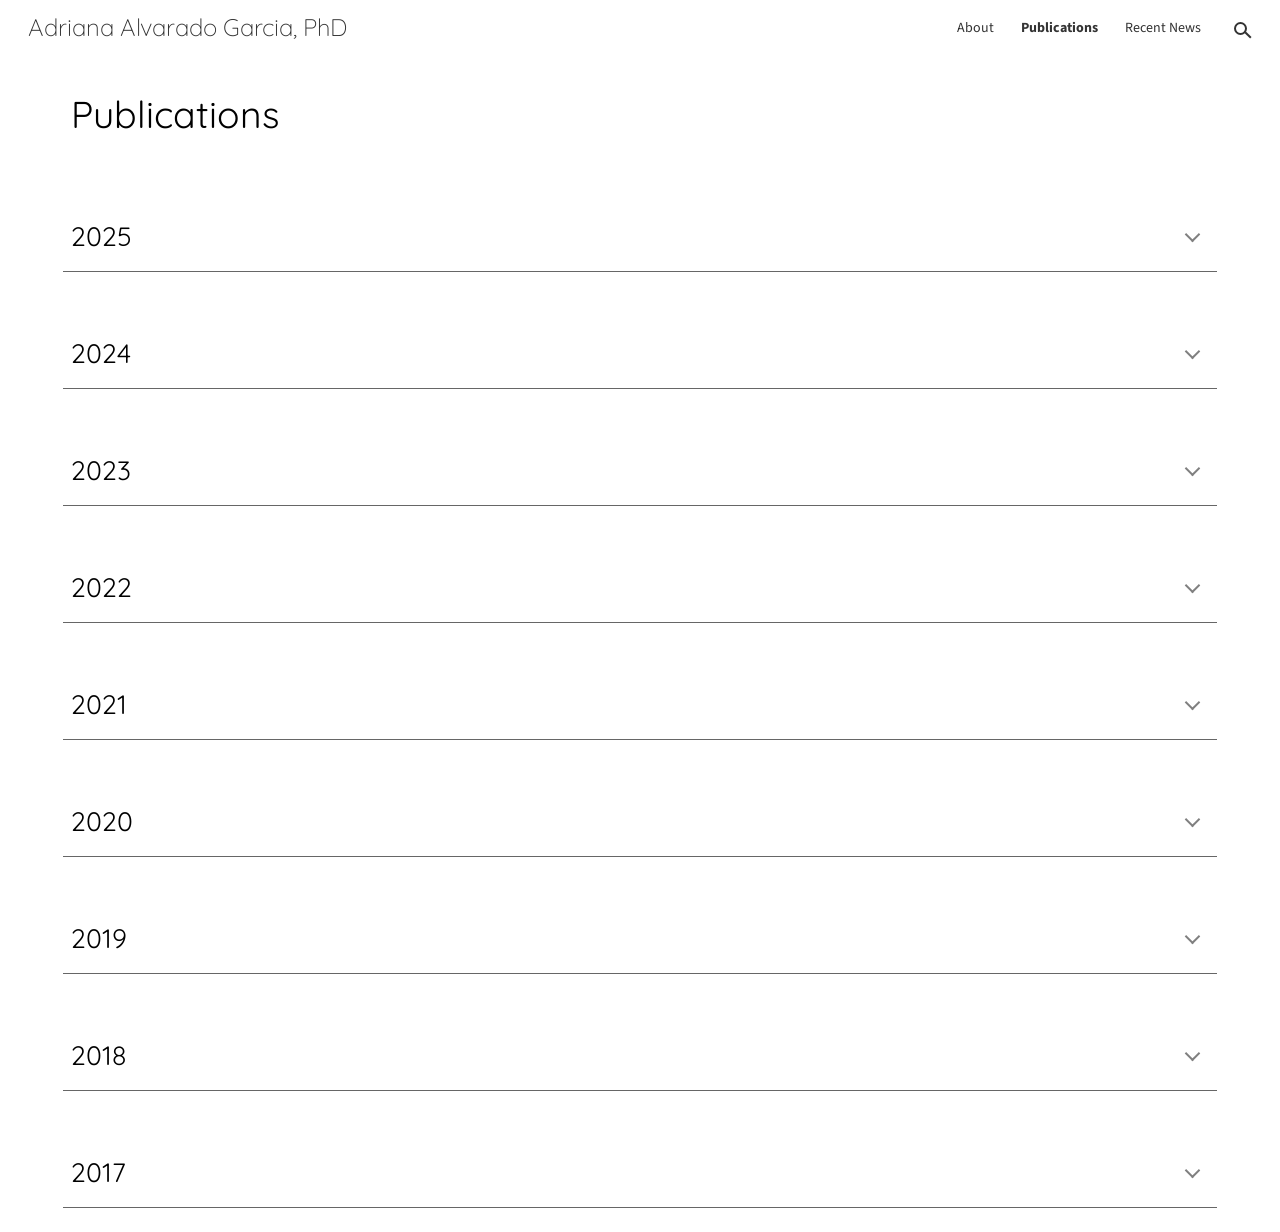
==== publications.html @ aa794406 "Recreate research portfolio with editable HTML and CSS" ====
<!DOCTYPE html>
<html lang="en">
<head>
  <meta charset="UTF-8">
  <meta name="viewport" content="width=device-width, initial-scale=1">
  <meta name="description" content="Publications — Adriana Alvarado Garcia, HCI research scientist.">
  <title>Publications | Adriana Alvarado Garcia, PhD</title>
  <link rel="preconnect" href="https://fonts.googleapis.com">
  <link rel="preconnect" href="https://fonts.gstatic.com" crossorigin>
  <link href="https://fonts.googleapis.com/css2?family=Quicksand:wght@300;400;500;600;700&amp;family=Source+Sans+3:wght@400;600;700&amp;display=swap" rel="stylesheet">
  <link rel="stylesheet" href="style.css">
</head>
<body>
  <a class="skip-link" href="#main-content">Skip to content</a>

  <!-- Keep this header consistent across all three pages. -->
  <header class="site-header">
    <a class="site-name" href="index.html">Adriana Alvarado Garcia, PhD</a>
    <nav aria-label="Main navigation">
        <a href="index.html">About</a>
        <a href="publications.html" aria-current="page">Publications</a>
        <a href="recent-news.html">Recent News</a>
        <details class="site-search">
          <summary aria-label="Search this site"><span class="search-icon" aria-hidden="true"></span></summary>
          <form action="https://www.google.com/search" method="get">
            <label for="search-query">Search this site with Google</label>
            <input type="hidden" name="sitesearch" value="adrianaag.github.io/adriana-alvarado.github.io/">
            <input id="search-query" type="search" name="q" required>
            <button type="submit">Search</button>
          </form>
        </details>
    </nav>
  </header>

  <main id="main-content" class="page-content publications">
    <h1>Publications</h1>

    <!-- Years are collapsed initially. Add 'open' to a details tag to expand it by default. -->
    <!-- 2025: copy an article block to add a publication. -->
    <details class="publication-year" id="year-2025">
      <summary><h2>2025</h2></summary>
      <article class="publication">
        <h3>
          <a href="https://ojs.aaai.org/index.php/AIES/article/view/36538">Disciplinary Practices in the
          Generation of Text Synthetic Data: A Critical Discourse Analysis.</a>
        </h3>
        <p class="authors">
          <u>Alvarado Garcia, A.,</u> Shukla, N. A., Azmat, M.,&amp; Wong-Villacres, M.
        </p>
        <p class="venue">
          AIES 2025 Conference Paper
        </p>
      </article>

      <article class="publication">
        <h3>
          <a href="https://www.ibm.com/downloads/documents/us-en/1379d3325a5ae60f">Unlocking AI Opportunities
          with the Responsible Generation and Use of Synthetic Data</a>
        </h3>
        <p class="authors">
          <u>Adriana Alvarado Garcia, </u>Alina Glaubitz, Aliza Heching, Andrea Greggo, Eda Kavlakoglu, Enikõ
          Rózsa, Erik Altman, Jamie VanDodick, Joy Deng, Kristi Spess, Muneeza Azmat, Perla Khattar, Saishruthi
          Swaminathan, Rogerio Abreu de Paula.
        </p>
        <p class="venue">
          IBM Responsible Technology Board Point of View 2025
        </p>
      </article>

      <article class="publication">
        <h3>
          <a href="https://dl.acm.org/doi/10.1145/3757639">Online Safety for All: Sociocultural Insights from a
          Systematic Review of Youth Online Safety in the Global South.</a>
        </h3>
        <p class="authors">
          Ozioma C. Oguine, Oghenemaro Anuyah, Zainab Agha, Iris Melgarez, <u>Adriana Alvarado Garcia,
          </u>Karla Badillo-Urquiola.
        </p>
        <p class="venue">
          CSCW 2025 Conference Paper
        </p>
      </article>

      <article class="publication">
        <h3>
          <a href="https://dl.acm.org/doi/10.1145/3715070.3748294">Bridging Expertise and Participation in AI:
          Multistakeholder Approaches to Safer AI Systems for Youth Online Safety. </a>
        </h3>
        <p class="authors">
          Ozioma C. Oguine, Johanna Olesk, Jaemarie Solyst, Michael Madaio, Michael Muller, <u>Adriana Alvarado
          Garcia, </u>and Karla Badillo-Urquiola.
        </p>
        <p class="venue">
          CSCW 2025 Workshop
        </p>
      </article>

      <article class="publication">
        <h3>
          <a href="https://dl.acm.org/doi/10.1145/3706598.3714069">Emerging Data Practices: Data Work in the
          Era of Large Language Models.</a>
        </h3>
        <p class="authors">
          <u>Adriana Alvarado Garcia,</u> Heloisa Candello, Karla Badillo-Urquiola, and Marisol Wong-Villacres.
        </p>
        <p class="venue">
          CHI 2025 Conference Paper
        </p>
      </article>

      <article class="publication">
        <h3>
          <a href="https://www.tandfonline.com/doi/full/10.1080/23299460.2025.2499302">Opportunities and
          challenges of multidisciplinary algorithmic impact assessments. </a>
        </h3>
        <p class="authors">
          Becerra Sandoval, J. C., Jing, F., <u>Alvarado Garcia, A.,</u> Berger, S. E., Candello, H., &amp;
          Lustig, C.
        </p>
        <p class="venue">
          Journal of Responsible Innovation 2025
        </p>
      </article>

      <article class="publication">
        <h3>
          <a href="https://dl.acm.org/doi/10.1145/3701216">What Knowledge Do We Produce from Social Media Data
          and How? </a>
        </h3>
        <p class="authors">
          Adriana Alvarado Garcia, Tianling Yang, and Milagros Miceli.
        </p>
        <p class="venue">
          GROUP 2025 Conference Paper 🏆 Best Paper Award
        </p>
      </article>
    </details>

    <!-- 2024: copy an article block to add a publication. -->
    <details class="publication-year" id="year-2024">
      <summary><h2>2024</h2></summary>
      <article class="publication">
        <h3>
          <a href="https://dl.acm.org/doi/10.1145/3613904.3642673">Bitacora: A Toolkit for Supporting
          NonProfits to Critically Reflect on Social Media Data Use. </a>
        </h3>
        <p class="authors">
          Adriana Alvarado Garcia, Marisol Wong-Villacres, Benjamín Hernández, and Christopher A Le Dantec.
        </p>
        <p class="venue">
          CHI 2024 Conference Paper
        </p>
      </article>

      <article class="publication">
        <h3>
          <a href="https://dl.acm.org/doi/10.1145/3678884.3681836">Practicing Inclusivity in AI: Stakeholder
          Engagement Policy in Action.</a>
        </h3>
        <p class="authors">
          Tina M. Park, <u>Adriana Alvarado Garcia, </u>Juana Catalina Becerra Sandoval, Jiyoo Chang, Bill
          Curtis-Davidson, Remi Denton, Seeta Peña Gangadharan, Lara Groves, Jerremy Holland, Kenneth Holstein,
          Tamara Kneese, Jacob Metcalf, Emanuel Moss, Wilneida Negrón, Afsaneh Rigot, and Lauren Wilcox.
        </p>
        <p class="venue">
          CSCW 2024 Workshop
        </p>
      </article>

      <article class="publication">
        <h3>
          <a href="https://dl.acm.org/doi/10.1145/3678884.3681904">Identifying the Values that Shape HCI and
          CSCW Research with Latin American Communities: A Collaborative Autoethnography. </a>
        </h3>
        <p class="authors">
          Carla F. Griggio, Mayra D. Barrera Machuca, Marisol Wong-Villacres, Laura S. Gaytán-Lugo, Karla
          Badillo-Urquiola, <u>Adriana Alvarado Garcia,</u> Monica Perusquia-Hernandez, Marianela Ciolfi
          Felice, Franceli L. Cibrian, Michaelanne Thomas, Carolina Fuentes, and Pedro Reynolds-Cuéllar.
        </p>
        <p class="venue">
          CSCW 2024 Poster
        </p>
      </article>
    </details>

    <!-- 2023: copy an article block to add a publication. -->
    <details class="publication-year" id="year-2023">
      <summary><h2>2023</h2></summary>
      <article class="publication">
        <h3>
          <a href="https://dl.acm.org/doi/10.1145/3544548.3580916">Mobilizing Social Media Data: Reflections of
          a Researcher Mediating between Data and Organization. </a>
        </h3>
        <p class="authors">
          <u>Adriana Alvarado Garcia, </u>Marisol Wong-Villacres, Milagros Miceli, Benjamín Hernández, and
          Christopher A Le Dantec.
        </p>
        <p class="venue">
          CHI 2023 Conference Paper
        </p>
      </article>

      <article class="publication">
        <h3>
          <a href="https://dl.acm.org/doi/10.1145/3584931.3611282">Community-driven AI: Empowering people
          through responsible data-driven decision-making. </a>
        </h3>
        <p class="authors">
          Ruyuan Wan, <u>Adriana Alvarado Garcia, </u>Devansh Saxena, Catalina Vajiac, Anna Kawakami, Logan
          Stapleton, Haiyi Zhu, Kenneth Holstein, Heloisa Candello, and Karla Badillo-Urquiola.
        </p>
        <p class="venue">
          CSCW 2023 Workshop
        </p>
      </article>

      <article class="publication">
        <h3>
          FUBU: Community and Care in Conferences and Research. «Critiquing and Rethinking Fairness,
          Accountability, and Transparency»
        </h3>
        <p class="authors">
          Emnet Tafesse, Lauren Quigley, <u>Adriana Alvarado Garcia, </u>J. Becerra Sandoval, and Ranjit Singh.
        </p>
        <p class="venue">
          FAccT 2023 CRAFT Session
        </p>
      </article>

      <article class="publication">
        <h3>
          <a href="https://dl.acm.org/doi/10.1145/3545947.3569601">Trajectory of Hispanic Women Professionals:
          Challenges and Strategies. </a>
        </h3>
        <p class="authors">
          <u>Adriana Alvarado Garcia, </u>Karla Badillo-Urquiola, Brianna Posadas, and Manuel A.
          Pérez-Quiñones.
        </p>
        <p class="venue">
          SIGCSE 2023 Panel | <a
          href="https://women.acm.org/latina-computing-professionals-panel-at-tapia-2022/">ACM-W Note</a>
        </p>
      </article>
    </details>

    <!-- 2022: copy an article block to add a publication. -->
    <details class="publication-year" id="year-2022">
      <summary><h2>2022</h2></summary>
      <article class="publication">
        <h3>
          <a href="https://dl.acm.org/doi/10.1145/3555623">Documenting Data Production Processes: A
          Participatory Approach for Data Work. </a>
        </h3>
        <p class="authors">
          Milagros Miceli, Tianling Yang, <u>Adriana Alvarado Garcia, </u>Julian Posada, Sonja Mei Wang, Marc
          Pohl, and Alex Hanna.
        </p>
        <p class="venue">
          CSCW 2022 Conference Paper
        </p>
      </article>

      <article class="publication">
        <h3>
          <a href="https://dl.acm.org/doi/10.1145/3491101.3516404">SIGuiendo’ Each Other Steps. </a>
        </h3>
        <p class="authors">
          Heloisa Candello, Adriana S Vivacqua, Pedro Reynolds-Cuéllar, Marisol Wong-Villacres, Laura Sanely
          Gaytán-Lugo, and <u>Adriana Alvarado Garcia. </u>
        </p>
        <p class="venue">
          CHI 2022 SIG
        </p>
      </article>

      <article class="publication">
        <h3>
          <a href="https://dl.acm.org/doi/10.1145/3491101.3505222">Crossing Data: Building Bridges with
          Activist and Academic Practices from and for Latin America (Cruzar datos: Tendiendo Puentes con
          Prácticas Activistas y Académicas desde y para América Latina). </a>
        </h3>
        <p class="authors">
          <u>Adriana Alvarado Garcia,</u> Ivana Feldfeber, Milagros Miceli, Saide Mobayed, and Helena Suárez
          Val.
        </p>
        <p class="venue">
          CHI 2022 Workshop
        </p>
      </article>
    </details>

    <!-- 2021: copy an article block to add a publication. -->
    <details class="publication-year" id="year-2021">
      <summary><h2>2021</h2></summary>
      <article class="publication">
        <h3>
          Resisting Resolution: Enterprise Civic Systems Meet Community Organizing. Multimodal Technologies and
          Interaction.
        </h3>
        <p class="authors">
          Le Dantec CA, <u>Alvarado Garcia A,</u> Connelly C, Meng A.
        </p>
        <p class="venue">
          Journal Multimodal Technology and Interaction 2021
        </p>
      </article>

      <article class="publication">
        <h3>
          Keepin’ it real about race in HCI.
        </h3>
        <p class="authors">
          Race in HCI Collective, Angela D. R. Smith, <u>Adriana Alvarado Garcia,</u> Ian Arawjo, Audrey
          Bennett, Khalia Braswell, Bryan Dosono, Ron Eglash, Denae Ford, Daniel Gardner, Shamika Goddard, Jaye
          Nias, Cale Passmore, Yolanda Rankin, Naba Rizvi, Carol F. Scott, Jakita Thomas, Alexandra To, Ihudiya
          Finda Ogbonnaya-Ogburu, and Marisol Wong-Villacres.
        </p>
        <p class="venue">
          Interactions Magazine (September - October 2021)
        </p>
      </article>

      <article class="publication">
        <h3>
          Decolonial Pathways: Our Manifesto for a Decolonizing Agenda in HCI Research and Design.
        </h3>
        <p class="authors">
          <u>Adriana Alvarado Garcia, </u>Juan F. Maestre, Manuhuia Barcham, Marilyn Iriarte, Marisol
          Wong-Villacres, Oscar A Lemus, Palak Dudani, Pedro Reynolds-Cuéllar, Ruotong Wang, and Teresa
          Cerratto Pargman.
        </p>
        <p class="venue">
          CHI 2021 alt.chi
        </p>
      </article>

      <article class="publication">
        <h3>
          Lessons from Latin America: embracing horizontality to reconstruct HCI as a pluriverse.
        </h3>
        <p class="authors">
          Marisol Wong-Villacres, <u>Adriana Alvarado Garcia,</u> Karla Badillo-Urquiola, Mayra Donaji Barrera
          Machuca, Marianela Ciolfi Felice, Laura S. Gaytán-Lugo, Oscar A. Lemus, Pedro Reynolds-Cuéllar, and
          Monica Perusquía-Hernández.
        </p>
        <p class="venue">
          Interactions Magazine (March - April 2021)
        </p>
      </article>
    </details>

    <!-- 2020: copy an article block to add a publication. -->
    <details class="publication-year" id="year-2020">
      <summary><h2>2020</h2></summary>
      <article class="publication">
        <h3>
          Data Migrations: Exploring the Use of Social Media Data as Evidence for Human Rights Advocacy.
        </h3>
        <p class="authors">
          <u>Adriana Alvarado Garcia,</u> Matthew J. Britton, Dhairya Manish Doshi, Munmun De Choudhury, and
          Christopher A. Le Dantec.
        </p>
        <p class="venue">
          CSCW 2020 Conference Paper
        </p>
      </article>

      <article class="publication">
        <h3>
          Decolonizing Learning Spaces for Sociotechnical Research and Design.
        </h3>
        <p class="authors">
          Marisol Wong-Villacres, <u>Adriana Alvarado Garcia, </u>Juan F. Maestre, Pedro Reynolds-Cuéllar,
          Heloisa Candello, Marilyn Iriarte, and Carl DiSalvo.
        </p>
        <p class="venue">
          CSCW 2020 Workshop
        </p>
      </article>

      <article class="publication">
        <h3>
          Civic Technologies: Research, Practice and Open Challenges.
        </h3>
        <p class="authors">
          Pablo Aragon,Adriana Alvarado Garcia, Christopher A. Le Dantec, Claudia Flores-Saviaga, and Jorge
          Saldivar.
        </p>
        <p class="venue">
          CSCW 2020 Workshop
        </p>
      </article>

      <article class="publication">
        <h3>
          Fostering HCI Research in, by, and for Latin America.
        </h3>
        <p class="authors">
          <u>Adriana Alvarado Garcia,</u> Karla Badillo-Urquiola, Mayra D. Barrera Machuca, Franceli L.
          Cibrian, Marianela Ciolfi Felice, Laura S. Gaytán-Lugo, Diego Gómez-Zará, Carla F. Griggio, Monica
          Perusquia-Hernandez, Soraia Silva-Prietch, Carlos E. Tejada, and Marisol Wong-Villacres.
        </p>
        <p class="venue">
          CHI 2020 SIG
        </p>
      </article>

      <article class="publication">
        <h3>
          What’s Race Got To Do With It? Engaging in Race in HCI.
        </h3>
        <p class="authors">
          Angela D. R. Smith, Alex A. Ahmed, <u>Adriana Alvarado Garcia, </u>Bryan Dosono, Ihudiya
          Ogbonnaya-Ogburu, Yolanda Rankin, Alexandra To, and Kentaro Toyama.
        </p>
        <p class="venue">
          CHI 2020 Workshop
        </p>
      </article>

      <article class="publication">
        <h3>
          Reflections from the Classroom and Beyond: Imagining a Decolonized HCI Education.
        </h3>
        <p class="authors">
          Marisol Wong-Villacres, <u>Adriana Alvarado Garcia,</u> and Javier Tibau.
        </p>
        <p class="venue">
          CHI 2020 alt.chi
        </p>
      </article>
    </details>

    <!-- 2019: copy an article block to add a publication. -->
    <details class="publication-year" id="year-2019">
      <summary><h2>2019</h2></summary>
      <article class="publication">
        <h3>
          Bringing Shades of Feminism To Human-Centered Computing.
        </h3>
        <p class="authors">
          Manasee Narvilkar, Josiah Mangiameli, <u>Adriana Alvarado Garcia, </u>Azra Ismail, Daniel Schiff,
          Danielle Schechter, Jordan Chen, Karthik Bhat, Marisol Wong-Villacres, Anusha Vasudeva, Aparna
          Ramesh, Michaelanne Dye, Naveena Karusala, Pragati Singh, Savanthi Murthy, Shubhangi Gupta, Udaya
          Lakshmi, and Neha Kumar.
        </p>
        <p class="venue">
          CHI 2019 alt.chi
        </p>
      </article>
    </details>

    <!-- 2018: copy an article block to add a publication. -->
    <details class="publication-year" id="year-2018">
      <summary><h2>2018</h2></summary>
      <article class="publication">
        <h3>
          Quotidian Report: Grassroots Data Practices to Address Public Safety.
        </h3>
        <p class="authors">
          <u>Adriana Alvarado Garcia </u>and Christopher A. Le Dantec.
        </p>
        <p class="venue">
          CSCW 2018 Conference Paper
        </p>
      </article>
    </details>

    <!-- 2017: copy an article block to add a publication. -->
    <details class="publication-year" id="year-2017">
      <summary><h2>2017</h2></summary>
      <article class="publication">
        <h3>
          On Making Data Actionable: How Activists Use Imperfect Data to Foster Social Change for Human Rights
          Violations in Mexico.
        </h3>
        <p class="authors">
          <u>Adriana Alvarado Garcia, </u>Alyson L. Young, and Lynn Dombrowski.
        </p>
        <p class="venue">
          CSCW 2018 Conference Paper
        </p>
      </article>

      <article class="publication">
        <h3>
          Low-Wage Precarious Workers’ Sociotechnical Practices Working Towards Addressing Wage Theft.
        </h3>
        <p class="authors">
          Lynn Dombrowski, Adriana Alvarado Garcia, and Jessica Despard.
        </p>
        <p class="venue">
          CHI 2017 Conference Paper 🏆 Honorable Mention
        </p>
      </article>
    </details>
  </main>
</body>
</html>
---- style.css ----
/* Shared styles for About, Publications, and Recent News. */
:root {
  color-scheme: light;
  --text: #222;
  --link: #075ba8;
  --muted: #757575;
  --content-width: 1154px;
}

* { box-sizing: border-box; }

body {
  margin: 0;
  background: #fff;
  color: var(--text);
  font-family: "Quicksand", Arial, sans-serif;
  font-size: 14.667px;
  font-weight: 400;
  line-height: 1.5;
}

a { color: var(--link); text-decoration: none; }
a:hover { text-decoration: underline; }
a:focus-visible, summary:focus-visible, button:focus-visible, input:focus-visible {
  outline: 2px solid var(--link);
  outline-offset: 5px;
}

.skip-link {
  position: fixed;
  top: -100px;
  left: 16px;
  z-index: 10;
  padding: 10px 16px;
  background: white;
}
.skip-link:focus { top: 8px; }
.visually-hidden {
  position: absolute;
  width: 1px;
  height: 1px;
  padding: 0;
  margin: -1px;
  overflow: hidden;
  clip-path: inset(50%);
  white-space: nowrap;
}

/* The header remains visible as the reader scrolls. */
.site-header {
  position: sticky;
  top: 0;
  z-index: 5;
  min-height: 56px;
  padding: 10px 28px;
  display: flex;
  align-items: center;
  justify-content: space-between;
  gap: 20px;
  background: #fff;
  color: #333;
}
.site-name {
  color: inherit;
  font-size: 24px;
  font-weight: 300;
  line-height: 1.4;
}
.site-name:hover { text-decoration: none; }
nav {
  display: flex;
  align-items: center;
  gap: 27px;
  font-family: "Source Sans 3", Arial, sans-serif;
  font-size: 14px;
  white-space: nowrap;
}
nav > a { color: inherit; }
nav [aria-current="page"] { font-weight: 700; }
.site-header a:focus-visible, .site-header summary:focus-visible { outline-color: currentColor; }

/* CSS scroll animation is an enhancement; other browsers keep a white header. */
@supports (animation-timeline: scroll()) {
  @keyframes darken-header {
    from { background-color: #fff; color: #333; }
    to { background-color: #1b1b1b; color: #eee; }
  }
  .site-header {
    animation: darken-header steps(1, end) both;
    animation-timeline: scroll();
    animation-range: 0px 80px;
  }
}

.site-search { position: relative; }
.site-search summary {
  display: flex;
  align-items: center;
  justify-content: center;
  width: 24px;
  height: 28px;
  cursor: pointer;
  list-style: none;
}
.site-search summary::-webkit-details-marker { display: none; }
.search-icon {
  position: relative;
  display: block;
  width: 13px;
  height: 13px;
  border: 2px solid currentColor;
  border-radius: 50%;
}
.search-icon::after {
  position: absolute;
  content: "";
  width: 8px;
  height: 2px;
  background: currentColor;
  transform: rotate(45deg);
  top: 10px;
  left: 8px;
}
.site-search form {
  position: absolute;
  top: 38px;
  right: 0;
  width: 280px;
  padding: 18px;
  background: #fff;
  color: var(--text);
  border: 1px solid #bbb;
  box-shadow: 0 4px 14px #0002;
  white-space: normal;
}
.site-search label { display: block; margin-bottom: 8px; }
.site-search input[type="search"] { width: 100%; padding: 8px; }
.site-search button { margin-top: 10px; padding: 6px 12px; cursor: pointer; }

.about-layout {
  display: grid;
  grid-template-columns: 365px minmax(0, 1fr);
  gap: 37px;
  max-width: var(--content-width);
  margin: 112px auto 80px;
  padding-right: 100px;
}
.portrait {
  display: block;
  width: 100%;
  height: auto;
  aspect-ratio: 365 / 449;
  object-fit: cover;
}
.social-links {
  display: flex;
  align-items: center;
  justify-content: center;
  gap: 25px;
  margin-top: 38px;
  color: #808080;
}
.social-links a {
  display: inline-flex;
  align-items: center;
  justify-content: center;
  width: 43px;
  height: 43px;
  border: 2px solid currentColor;
  color: inherit;
  line-height: 1;
}
.social-links a:hover { color: var(--link); text-decoration: none; }
.linkedin { font: 36px Georgia, serif; border-radius: 8px; }
.scholar { font: 38px Georgia, serif; border-radius: 50%; }
.scholar span { font-size: 22px; }
.biography { padding-top: 16px; }
.biography p { margin: 0 0 9px; }
.biography a { color: inherit; font-weight: 700; }

.page-content {
  max-width: var(--content-width);
  margin: 31px auto 24px;
}
h1 {
  margin: 0 8px 65px;
  color: #000;
  font-size: 37.333px;
  line-height: 1.5;
  font-weight: 400;
}

/* Each year is an independent native HTML disclosure, usable by mouse or keyboard. */
.publication-year { margin-bottom: 53px; scroll-margin-top: 80px; }
.publication-year:last-child { margin-bottom: 0; }
.publication-year > summary {
  position: relative;
  padding: 8px 40px 15px 8px;
  border-bottom: 1px solid #666;
  color: #000;
  font-size: 26.667px;
  line-height: 1.5;
  font-weight: 400;
  cursor: pointer;
  list-style: none;
}
.publication-year > summary::-webkit-details-marker { display: none; }
.publication-year > summary h2 { display: inline; margin: 0; font: inherit; }
.publication-year > summary::after {
  position: absolute;
  top: 21px;
  right: 19px;
  content: "";
  width: 9px;
  height: 9px;
  border-right: 2px solid #808080;
  border-bottom: 2px solid #808080;
  transform: rotate(45deg);
}
.publication-year[open] > summary::after { top: 25px; transform: rotate(225deg); }
.publication { margin: 14px 8px 16px; }
.publication:last-child { margin-bottom: 74px; }
.publication h3 {
  margin: 0;
  font-size: 14.667px;
  line-height: 1.3;
  font-weight: 700;
}
.publication h3 a { color: inherit; }
.publication p { margin: 0; font-size: 13.333px; line-height: 1.45; }
.authors { color: var(--muted); }
.venue { color: var(--link); }

.news h1 { margin-bottom: 59px; }
.news-month { margin: 0 8px 72px; }
.news-month h2 { margin: 0 0 6px; font-size: 16px; font-weight: 700; }
.news-month ul { list-style-type: square; padding-left: 20px; margin: 0; }
.news-month li { margin-bottom: 8px; }
.news-month a { font-weight: 700; }

@media (max-width: 1230px) {
  .page-content, .about-layout { margin-left: 5.75%; margin-right: 5.75%; }
  .about-layout { grid-template-columns: 32% minmax(0, 1fr); padding-right: 5%; }
}

@media (max-width: 760px) {
  .site-header { flex-wrap: wrap; padding: 12px 20px; gap: 12px; }
  .site-name { font-size: 21px; }
  nav { width: 100%; gap: 24px; }
  .site-search { margin-left: auto; }
  .about-layout {
    grid-template-columns: 1fr;
    gap: 28px;
    margin-top: 38px;
    padding-right: 0;
  }
  .profile { width: min(100%, 365px); margin: auto; }
  .social-links { margin-top: 24px; }
  .biography { padding-top: 0; }
  .page-content { margin-top: 28px; }
  h1 { font-size: 32px; margin-bottom: 42px; }
  .publication-year { margin-bottom: 32px; scroll-margin-top: 130px; }
  .publication-year > summary { font-size: 24px; }
  .news h1 { margin-bottom: 42px; }
  .news-month { margin-bottom: 44px; }
}

@media (prefers-reduced-motion: reduce) {
  .site-header { animation: none; }
}

@media print {
  .site-header, .skip-link, .social-links { display: none; }
  .page-content, .about-layout { margin: 0; max-width: none; }
  .publication-year, .news-month { break-inside: avoid; }
}
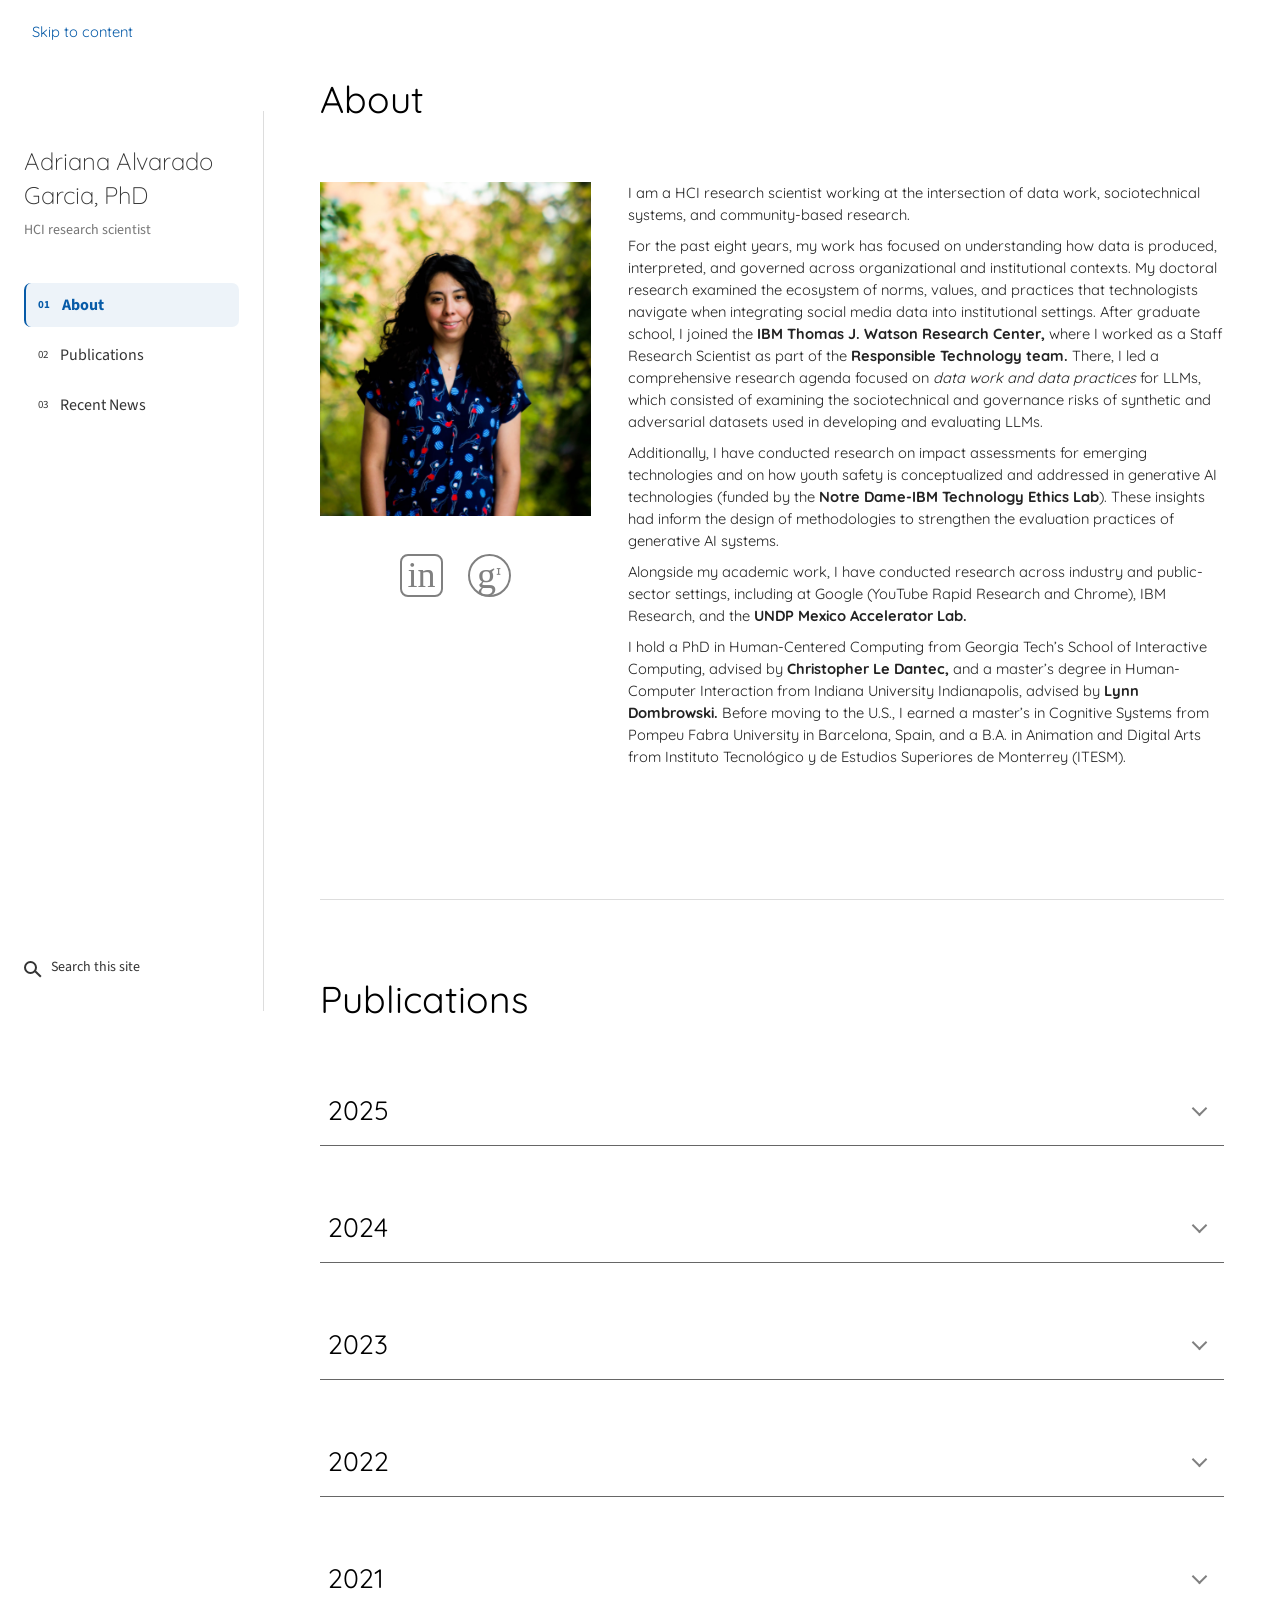
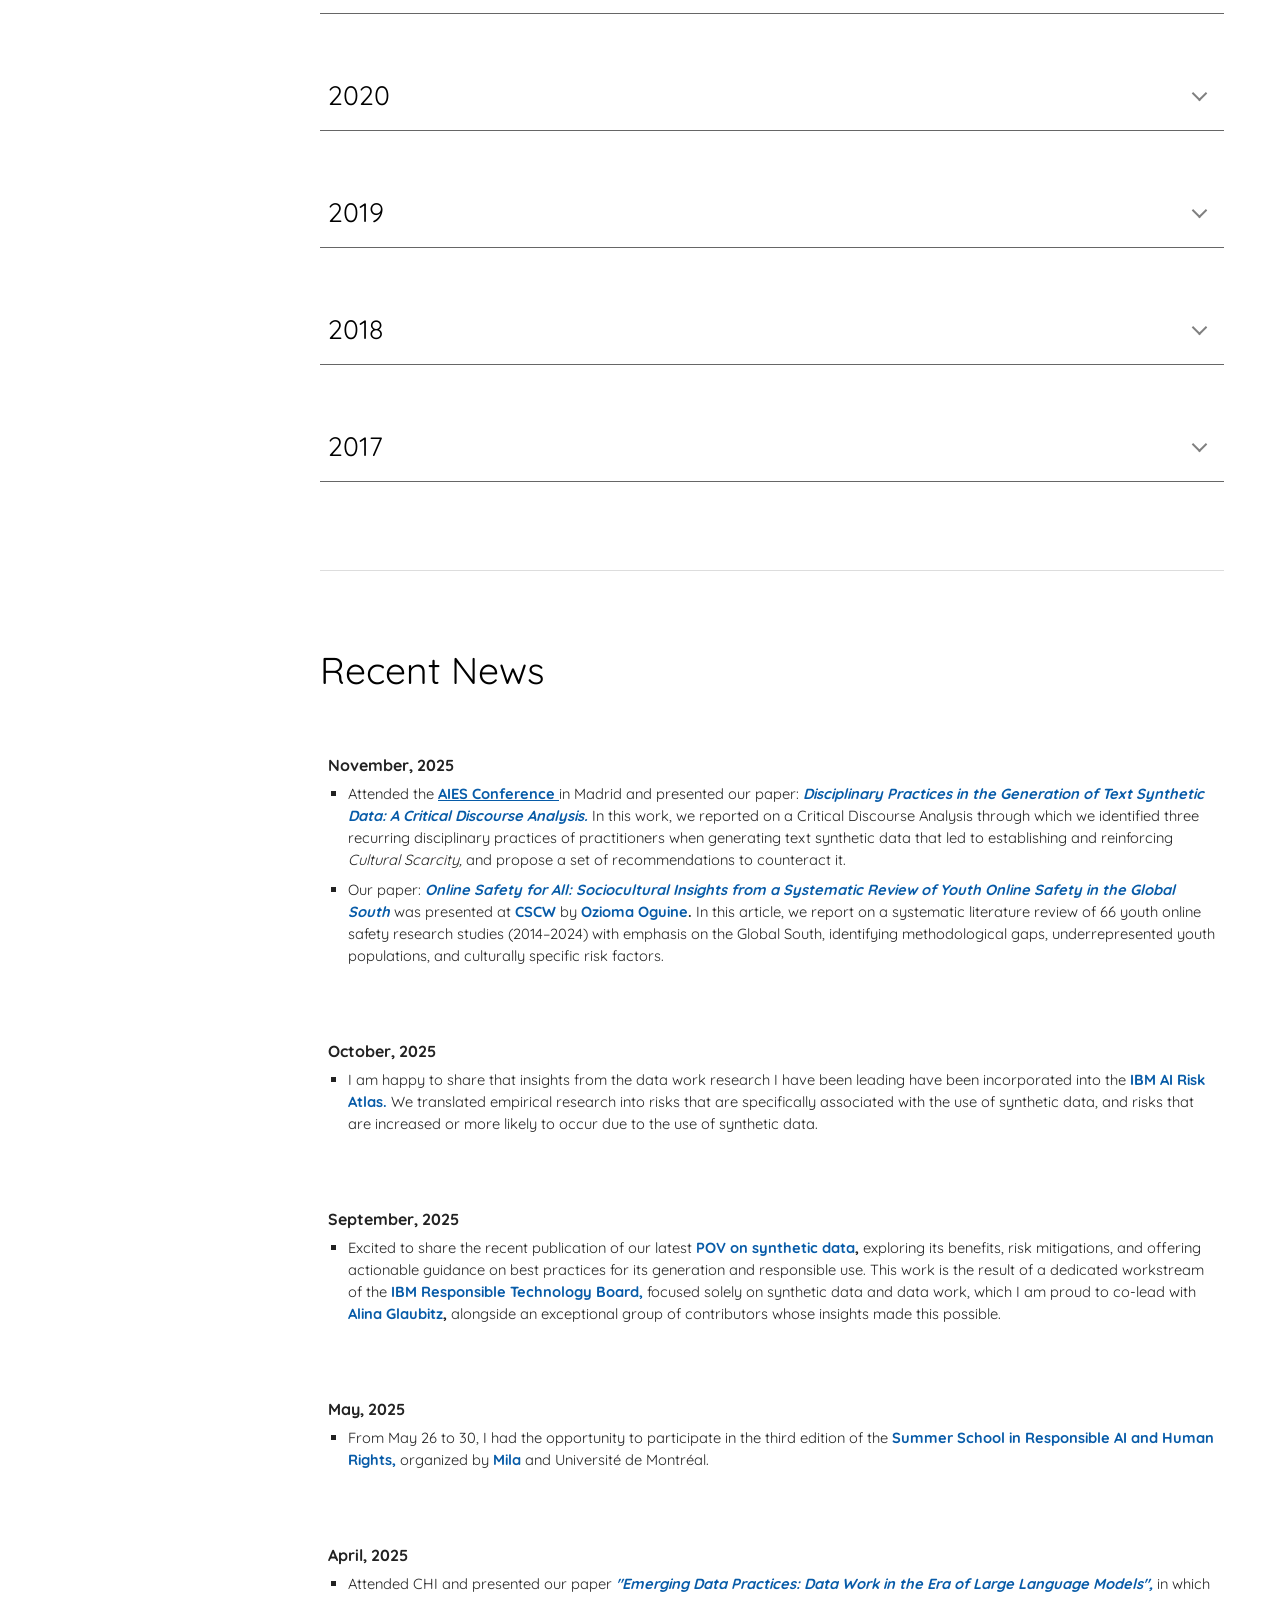
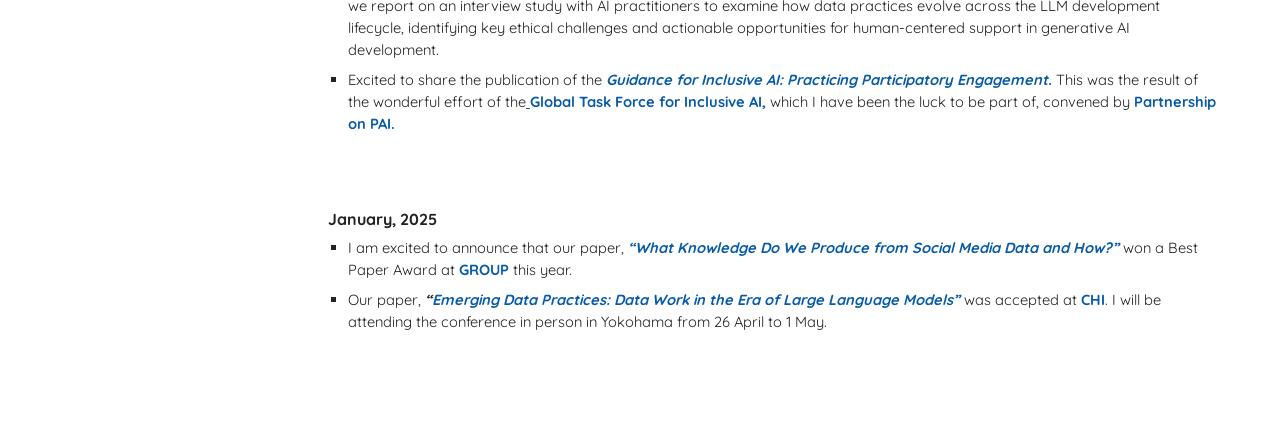
==== commit a26ce8b4: "Add scrolling portfolio layout with sidebar navigation" ====
--- a/publications.html
+++ b/publications.html
@@ -3,497 +3,11 @@
 <head>
   <meta charset="UTF-8">
   <meta name="viewport" content="width=device-width, initial-scale=1">
-  <meta name="description" content="Publications — Adriana Alvarado Garcia, HCI research scientist.">
+  <meta http-equiv="refresh" content="0; url=index.html#publications">
   <title>Publications | Adriana Alvarado Garcia, PhD</title>
-  <link rel="preconnect" href="https://fonts.googleapis.com">
-  <link rel="preconnect" href="https://fonts.gstatic.com" crossorigin>
-  <link href="https://fonts.googleapis.com/css2?family=Quicksand:wght@300;400;500;600;700&amp;family=Source+Sans+3:wght@400;600;700&amp;display=swap" rel="stylesheet">
-  <link rel="stylesheet" href="style.css">
 </head>
 <body>
-  <a class="skip-link" href="#main-content">Skip to content</a>
-
-  <!-- Keep this header consistent across all three pages. -->
-  <header class="site-header">
-    <a class="site-name" href="index.html">Adriana Alvarado Garcia, PhD</a>
-    <nav aria-label="Main navigation">
-        <a href="index.html">About</a>
-        <a href="publications.html" aria-current="page">Publications</a>
-        <a href="recent-news.html">Recent News</a>
-        <details class="site-search">
-          <summary aria-label="Search this site"><span class="search-icon" aria-hidden="true"></span></summary>
-          <form action="https://www.google.com/search" method="get">
-            <label for="search-query">Search this site with Google</label>
-            <input type="hidden" name="sitesearch" value="adrianaag.github.io/adriana-alvarado.github.io/">
-            <input id="search-query" type="search" name="q" required>
-            <button type="submit">Search</button>
-          </form>
-        </details>
-    </nav>
-  </header>
-
-  <main id="main-content" class="page-content publications">
-    <h1>Publications</h1>
-
-    <!-- Years are collapsed initially. Add 'open' to a details tag to expand it by default. -->
-    <!-- 2025: copy an article block to add a publication. -->
-    <details class="publication-year" id="year-2025">
-      <summary><h2>2025</h2></summary>
-      <article class="publication">
-        <h3>
-          <a href="https://ojs.aaai.org/index.php/AIES/article/view/36538">Disciplinary Practices in the
-          Generation of Text Synthetic Data: A Critical Discourse Analysis.</a>
-        </h3>
-        <p class="authors">
-          <u>Alvarado Garcia, A.,</u> Shukla, N. A., Azmat, M.,&amp; Wong-Villacres, M.
-        </p>
-        <p class="venue">
-          AIES 2025 Conference Paper
-        </p>
-      </article>
-
-      <article class="publication">
-        <h3>
-          <a href="https://www.ibm.com/downloads/documents/us-en/1379d3325a5ae60f">Unlocking AI Opportunities
-          with the Responsible Generation and Use of Synthetic Data</a>
-        </h3>
-        <p class="authors">
-          <u>Adriana Alvarado Garcia, </u>Alina Glaubitz, Aliza Heching, Andrea Greggo, Eda Kavlakoglu, Enikõ
-          Rózsa, Erik Altman, Jamie VanDodick, Joy Deng, Kristi Spess, Muneeza Azmat, Perla Khattar, Saishruthi
-          Swaminathan, Rogerio Abreu de Paula.
-        </p>
-        <p class="venue">
-          IBM Responsible Technology Board Point of View 2025
-        </p>
-      </article>
-
-      <article class="publication">
-        <h3>
-          <a href="https://dl.acm.org/doi/10.1145/3757639">Online Safety for All: Sociocultural Insights from a
-          Systematic Review of Youth Online Safety in the Global South.</a>
-        </h3>
-        <p class="authors">
-          Ozioma C. Oguine, Oghenemaro Anuyah, Zainab Agha, Iris Melgarez, <u>Adriana Alvarado Garcia,
-          </u>Karla Badillo-Urquiola.
-        </p>
-        <p class="venue">
-          CSCW 2025 Conference Paper
-        </p>
-      </article>
-
-      <article class="publication">
-        <h3>
-          <a href="https://dl.acm.org/doi/10.1145/3715070.3748294">Bridging Expertise and Participation in AI:
-          Multistakeholder Approaches to Safer AI Systems for Youth Online Safety. </a>
-        </h3>
-        <p class="authors">
-          Ozioma C. Oguine, Johanna Olesk, Jaemarie Solyst, Michael Madaio, Michael Muller, <u>Adriana Alvarado
-          Garcia, </u>and Karla Badillo-Urquiola.
-        </p>
-        <p class="venue">
-          CSCW 2025 Workshop
-        </p>
-      </article>
-
-      <article class="publication">
-        <h3>
-          <a href="https://dl.acm.org/doi/10.1145/3706598.3714069">Emerging Data Practices: Data Work in the
-          Era of Large Language Models.</a>
-        </h3>
-        <p class="authors">
-          <u>Adriana Alvarado Garcia,</u> Heloisa Candello, Karla Badillo-Urquiola, and Marisol Wong-Villacres.
-        </p>
-        <p class="venue">
-          CHI 2025 Conference Paper
-        </p>
-      </article>
-
-      <article class="publication">
-        <h3>
-          <a href="https://www.tandfonline.com/doi/full/10.1080/23299460.2025.2499302">Opportunities and
-          challenges of multidisciplinary algorithmic impact assessments. </a>
-        </h3>
-        <p class="authors">
-          Becerra Sandoval, J. C., Jing, F., <u>Alvarado Garcia, A.,</u> Berger, S. E., Candello, H., &amp;
-          Lustig, C.
-        </p>
-        <p class="venue">
-          Journal of Responsible Innovation 2025
-        </p>
-      </article>
-
-      <article class="publication">
-        <h3>
-          <a href="https://dl.acm.org/doi/10.1145/3701216">What Knowledge Do We Produce from Social Media Data
-          and How? </a>
-        </h3>
-        <p class="authors">
-          Adriana Alvarado Garcia, Tianling Yang, and Milagros Miceli.
-        </p>
-        <p class="venue">
-          GROUP 2025 Conference Paper 🏆 Best Paper Award
-        </p>
-      </article>
-    </details>
-
-    <!-- 2024: copy an article block to add a publication. -->
-    <details class="publication-year" id="year-2024">
-      <summary><h2>2024</h2></summary>
-      <article class="publication">
-        <h3>
-          <a href="https://dl.acm.org/doi/10.1145/3613904.3642673">Bitacora: A Toolkit for Supporting
-          NonProfits to Critically Reflect on Social Media Data Use. </a>
-        </h3>
-        <p class="authors">
-          Adriana Alvarado Garcia, Marisol Wong-Villacres, Benjamín Hernández, and Christopher A Le Dantec.
-        </p>
-        <p class="venue">
-          CHI 2024 Conference Paper
-        </p>
-      </article>
-
-      <article class="publication">
-        <h3>
-          <a href="https://dl.acm.org/doi/10.1145/3678884.3681836">Practicing Inclusivity in AI: Stakeholder
-          Engagement Policy in Action.</a>
-        </h3>
-        <p class="authors">
-          Tina M. Park, <u>Adriana Alvarado Garcia, </u>Juana Catalina Becerra Sandoval, Jiyoo Chang, Bill
-          Curtis-Davidson, Remi Denton, Seeta Peña Gangadharan, Lara Groves, Jerremy Holland, Kenneth Holstein,
-          Tamara Kneese, Jacob Metcalf, Emanuel Moss, Wilneida Negrón, Afsaneh Rigot, and Lauren Wilcox.
-        </p>
-        <p class="venue">
-          CSCW 2024 Workshop
-        </p>
-      </article>
-
-      <article class="publication">
-        <h3>
-          <a href="https://dl.acm.org/doi/10.1145/3678884.3681904">Identifying the Values that Shape HCI and
-          CSCW Research with Latin American Communities: A Collaborative Autoethnography. </a>
-        </h3>
-        <p class="authors">
-          Carla F. Griggio, Mayra D. Barrera Machuca, Marisol Wong-Villacres, Laura S. Gaytán-Lugo, Karla
-          Badillo-Urquiola, <u>Adriana Alvarado Garcia,</u> Monica Perusquia-Hernandez, Marianela Ciolfi
-          Felice, Franceli L. Cibrian, Michaelanne Thomas, Carolina Fuentes, and Pedro Reynolds-Cuéllar.
-        </p>
-        <p class="venue">
-          CSCW 2024 Poster
-        </p>
-      </article>
-    </details>
-
-    <!-- 2023: copy an article block to add a publication. -->
-    <details class="publication-year" id="year-2023">
-      <summary><h2>2023</h2></summary>
-      <article class="publication">
-        <h3>
-          <a href="https://dl.acm.org/doi/10.1145/3544548.3580916">Mobilizing Social Media Data: Reflections of
-          a Researcher Mediating between Data and Organization. </a>
-        </h3>
-        <p class="authors">
-          <u>Adriana Alvarado Garcia, </u>Marisol Wong-Villacres, Milagros Miceli, Benjamín Hernández, and
-          Christopher A Le Dantec.
-        </p>
-        <p class="venue">
-          CHI 2023 Conference Paper
-        </p>
-      </article>
-
-      <article class="publication">
-        <h3>
-          <a href="https://dl.acm.org/doi/10.1145/3584931.3611282">Community-driven AI: Empowering people
-          through responsible data-driven decision-making. </a>
-        </h3>
-        <p class="authors">
-          Ruyuan Wan, <u>Adriana Alvarado Garcia, </u>Devansh Saxena, Catalina Vajiac, Anna Kawakami, Logan
-          Stapleton, Haiyi Zhu, Kenneth Holstein, Heloisa Candello, and Karla Badillo-Urquiola.
-        </p>
-        <p class="venue">
-          CSCW 2023 Workshop
-        </p>
-      </article>
-
-      <article class="publication">
-        <h3>
-          FUBU: Community and Care in Conferences and Research. «Critiquing and Rethinking Fairness,
-          Accountability, and Transparency»
-        </h3>
-        <p class="authors">
-          Emnet Tafesse, Lauren Quigley, <u>Adriana Alvarado Garcia, </u>J. Becerra Sandoval, and Ranjit Singh.
-        </p>
-        <p class="venue">
-          FAccT 2023 CRAFT Session
-        </p>
-      </article>
-
-      <article class="publication">
-        <h3>
-          <a href="https://dl.acm.org/doi/10.1145/3545947.3569601">Trajectory of Hispanic Women Professionals:
-          Challenges and Strategies. </a>
-        </h3>
-        <p class="authors">
-          <u>Adriana Alvarado Garcia, </u>Karla Badillo-Urquiola, Brianna Posadas, and Manuel A.
-          Pérez-Quiñones.
-        </p>
-        <p class="venue">
-          SIGCSE 2023 Panel | <a
-          href="https://women.acm.org/latina-computing-professionals-panel-at-tapia-2022/">ACM-W Note</a>
-        </p>
-      </article>
-    </details>
-
-    <!-- 2022: copy an article block to add a publication. -->
-    <details class="publication-year" id="year-2022">
-      <summary><h2>2022</h2></summary>
-      <article class="publication">
-        <h3>
-          <a href="https://dl.acm.org/doi/10.1145/3555623">Documenting Data Production Processes: A
-          Participatory Approach for Data Work. </a>
-        </h3>
-        <p class="authors">
-          Milagros Miceli, Tianling Yang, <u>Adriana Alvarado Garcia, </u>Julian Posada, Sonja Mei Wang, Marc
-          Pohl, and Alex Hanna.
-        </p>
-        <p class="venue">
-          CSCW 2022 Conference Paper
-        </p>
-      </article>
-
-      <article class="publication">
-        <h3>
-          <a href="https://dl.acm.org/doi/10.1145/3491101.3516404">SIGuiendo’ Each Other Steps. </a>
-        </h3>
-        <p class="authors">
-          Heloisa Candello, Adriana S Vivacqua, Pedro Reynolds-Cuéllar, Marisol Wong-Villacres, Laura Sanely
-          Gaytán-Lugo, and <u>Adriana Alvarado Garcia. </u>
-        </p>
-        <p class="venue">
-          CHI 2022 SIG
-        </p>
-      </article>
-
-      <article class="publication">
-        <h3>
-          <a href="https://dl.acm.org/doi/10.1145/3491101.3505222">Crossing Data: Building Bridges with
-          Activist and Academic Practices from and for Latin America (Cruzar datos: Tendiendo Puentes con
-          Prácticas Activistas y Académicas desde y para América Latina). </a>
-        </h3>
-        <p class="authors">
-          <u>Adriana Alvarado Garcia,</u> Ivana Feldfeber, Milagros Miceli, Saide Mobayed, and Helena Suárez
-          Val.
-        </p>
-        <p class="venue">
-          CHI 2022 Workshop
-        </p>
-      </article>
-    </details>
-
-    <!-- 2021: copy an article block to add a publication. -->
-    <details class="publication-year" id="year-2021">
-      <summary><h2>2021</h2></summary>
-      <article class="publication">
-        <h3>
-          Resisting Resolution: Enterprise Civic Systems Meet Community Organizing. Multimodal Technologies and
-          Interaction.
-        </h3>
-        <p class="authors">
-          Le Dantec CA, <u>Alvarado Garcia A,</u> Connelly C, Meng A.
-        </p>
-        <p class="venue">
-          Journal Multimodal Technology and Interaction 2021
-        </p>
-      </article>
-
-      <article class="publication">
-        <h3>
-          Keepin’ it real about race in HCI.
-        </h3>
-        <p class="authors">
-          Race in HCI Collective, Angela D. R. Smith, <u>Adriana Alvarado Garcia,</u> Ian Arawjo, Audrey
-          Bennett, Khalia Braswell, Bryan Dosono, Ron Eglash, Denae Ford, Daniel Gardner, Shamika Goddard, Jaye
-          Nias, Cale Passmore, Yolanda Rankin, Naba Rizvi, Carol F. Scott, Jakita Thomas, Alexandra To, Ihudiya
-          Finda Ogbonnaya-Ogburu, and Marisol Wong-Villacres.
-        </p>
-        <p class="venue">
-          Interactions Magazine (September - October 2021)
-        </p>
-      </article>
-
-      <article class="publication">
-        <h3>
-          Decolonial Pathways: Our Manifesto for a Decolonizing Agenda in HCI Research and Design.
-        </h3>
-        <p class="authors">
-          <u>Adriana Alvarado Garcia, </u>Juan F. Maestre, Manuhuia Barcham, Marilyn Iriarte, Marisol
-          Wong-Villacres, Oscar A Lemus, Palak Dudani, Pedro Reynolds-Cuéllar, Ruotong Wang, and Teresa
-          Cerratto Pargman.
-        </p>
-        <p class="venue">
-          CHI 2021 alt.chi
-        </p>
-      </article>
-
-      <article class="publication">
-        <h3>
-          Lessons from Latin America: embracing horizontality to reconstruct HCI as a pluriverse.
-        </h3>
-        <p class="authors">
-          Marisol Wong-Villacres, <u>Adriana Alvarado Garcia,</u> Karla Badillo-Urquiola, Mayra Donaji Barrera
-          Machuca, Marianela Ciolfi Felice, Laura S. Gaytán-Lugo, Oscar A. Lemus, Pedro Reynolds-Cuéllar, and
-          Monica Perusquía-Hernández.
-        </p>
-        <p class="venue">
-          Interactions Magazine (March - April 2021)
-        </p>
-      </article>
-    </details>
-
-    <!-- 2020: copy an article block to add a publication. -->
-    <details class="publication-year" id="year-2020">
-      <summary><h2>2020</h2></summary>
-      <article class="publication">
-        <h3>
-          Data Migrations: Exploring the Use of Social Media Data as Evidence for Human Rights Advocacy.
-        </h3>
-        <p class="authors">
-          <u>Adriana Alvarado Garcia,</u> Matthew J. Britton, Dhairya Manish Doshi, Munmun De Choudhury, and
-          Christopher A. Le Dantec.
-        </p>
-        <p class="venue">
-          CSCW 2020 Conference Paper
-        </p>
-      </article>
-
-      <article class="publication">
-        <h3>
-          Decolonizing Learning Spaces for Sociotechnical Research and Design.
-        </h3>
-        <p class="authors">
-          Marisol Wong-Villacres, <u>Adriana Alvarado Garcia, </u>Juan F. Maestre, Pedro Reynolds-Cuéllar,
-          Heloisa Candello, Marilyn Iriarte, and Carl DiSalvo.
-        </p>
-        <p class="venue">
-          CSCW 2020 Workshop
-        </p>
-      </article>
-
-      <article class="publication">
-        <h3>
-          Civic Technologies: Research, Practice and Open Challenges.
-        </h3>
-        <p class="authors">
-          Pablo Aragon,Adriana Alvarado Garcia, Christopher A. Le Dantec, Claudia Flores-Saviaga, and Jorge
-          Saldivar.
-        </p>
-        <p class="venue">
-          CSCW 2020 Workshop
-        </p>
-      </article>
-
-      <article class="publication">
-        <h3>
-          Fostering HCI Research in, by, and for Latin America.
-        </h3>
-        <p class="authors">
-          <u>Adriana Alvarado Garcia,</u> Karla Badillo-Urquiola, Mayra D. Barrera Machuca, Franceli L.
-          Cibrian, Marianela Ciolfi Felice, Laura S. Gaytán-Lugo, Diego Gómez-Zará, Carla F. Griggio, Monica
-          Perusquia-Hernandez, Soraia Silva-Prietch, Carlos E. Tejada, and Marisol Wong-Villacres.
-        </p>
-        <p class="venue">
-          CHI 2020 SIG
-        </p>
-      </article>
-
-      <article class="publication">
-        <h3>
-          What’s Race Got To Do With It? Engaging in Race in HCI.
-        </h3>
-        <p class="authors">
-          Angela D. R. Smith, Alex A. Ahmed, <u>Adriana Alvarado Garcia, </u>Bryan Dosono, Ihudiya
-          Ogbonnaya-Ogburu, Yolanda Rankin, Alexandra To, and Kentaro Toyama.
-        </p>
-        <p class="venue">
-          CHI 2020 Workshop
-        </p>
-      </article>
-
-      <article class="publication">
-        <h3>
-          Reflections from the Classroom and Beyond: Imagining a Decolonized HCI Education.
-        </h3>
-        <p class="authors">
-          Marisol Wong-Villacres, <u>Adriana Alvarado Garcia,</u> and Javier Tibau.
-        </p>
-        <p class="venue">
-          CHI 2020 alt.chi
-        </p>
-      </article>
-    </details>
-
-    <!-- 2019: copy an article block to add a publication. -->
-    <details class="publication-year" id="year-2019">
-      <summary><h2>2019</h2></summary>
-      <article class="publication">
-        <h3>
-          Bringing Shades of Feminism To Human-Centered Computing.
-        </h3>
-        <p class="authors">
-          Manasee Narvilkar, Josiah Mangiameli, <u>Adriana Alvarado Garcia, </u>Azra Ismail, Daniel Schiff,
-          Danielle Schechter, Jordan Chen, Karthik Bhat, Marisol Wong-Villacres, Anusha Vasudeva, Aparna
-          Ramesh, Michaelanne Dye, Naveena Karusala, Pragati Singh, Savanthi Murthy, Shubhangi Gupta, Udaya
-          Lakshmi, and Neha Kumar.
-        </p>
-        <p class="venue">
-          CHI 2019 alt.chi
-        </p>
-      </article>
-    </details>
-
-    <!-- 2018: copy an article block to add a publication. -->
-    <details class="publication-year" id="year-2018">
-      <summary><h2>2018</h2></summary>
-      <article class="publication">
-        <h3>
-          Quotidian Report: Grassroots Data Practices to Address Public Safety.
-        </h3>
-        <p class="authors">
-          <u>Adriana Alvarado Garcia </u>and Christopher A. Le Dantec.
-        </p>
-        <p class="venue">
-          CSCW 2018 Conference Paper
-        </p>
-      </article>
-    </details>
-
-    <!-- 2017: copy an article block to add a publication. -->
-    <details class="publication-year" id="year-2017">
-      <summary><h2>2017</h2></summary>
-      <article class="publication">
-        <h3>
-          On Making Data Actionable: How Activists Use Imperfect Data to Foster Social Change for Human Rights
-          Violations in Mexico.
-        </h3>
-        <p class="authors">
-          <u>Adriana Alvarado Garcia, </u>Alyson L. Young, and Lynn Dombrowski.
-        </p>
-        <p class="venue">
-          CSCW 2018 Conference Paper
-        </p>
-      </article>
-
-      <article class="publication">
-        <h3>
-          Low-Wage Precarious Workers’ Sociotechnical Practices Working Towards Addressing Wage Theft.
-        </h3>
-        <p class="authors">
-          Lynn Dombrowski, Adriana Alvarado Garcia, and Jessica Despard.
-        </p>
-        <p class="venue">
-          CHI 2017 Conference Paper 🏆 Honorable Mention
-        </p>
-      </article>
-    </details>
-  </main>
+  <!-- Keep this small redirect so existing links still reach the correct section. -->
+  <p><a href="index.html#publications">Continue to Publications</a>.</p>
 </body>
 </html>
